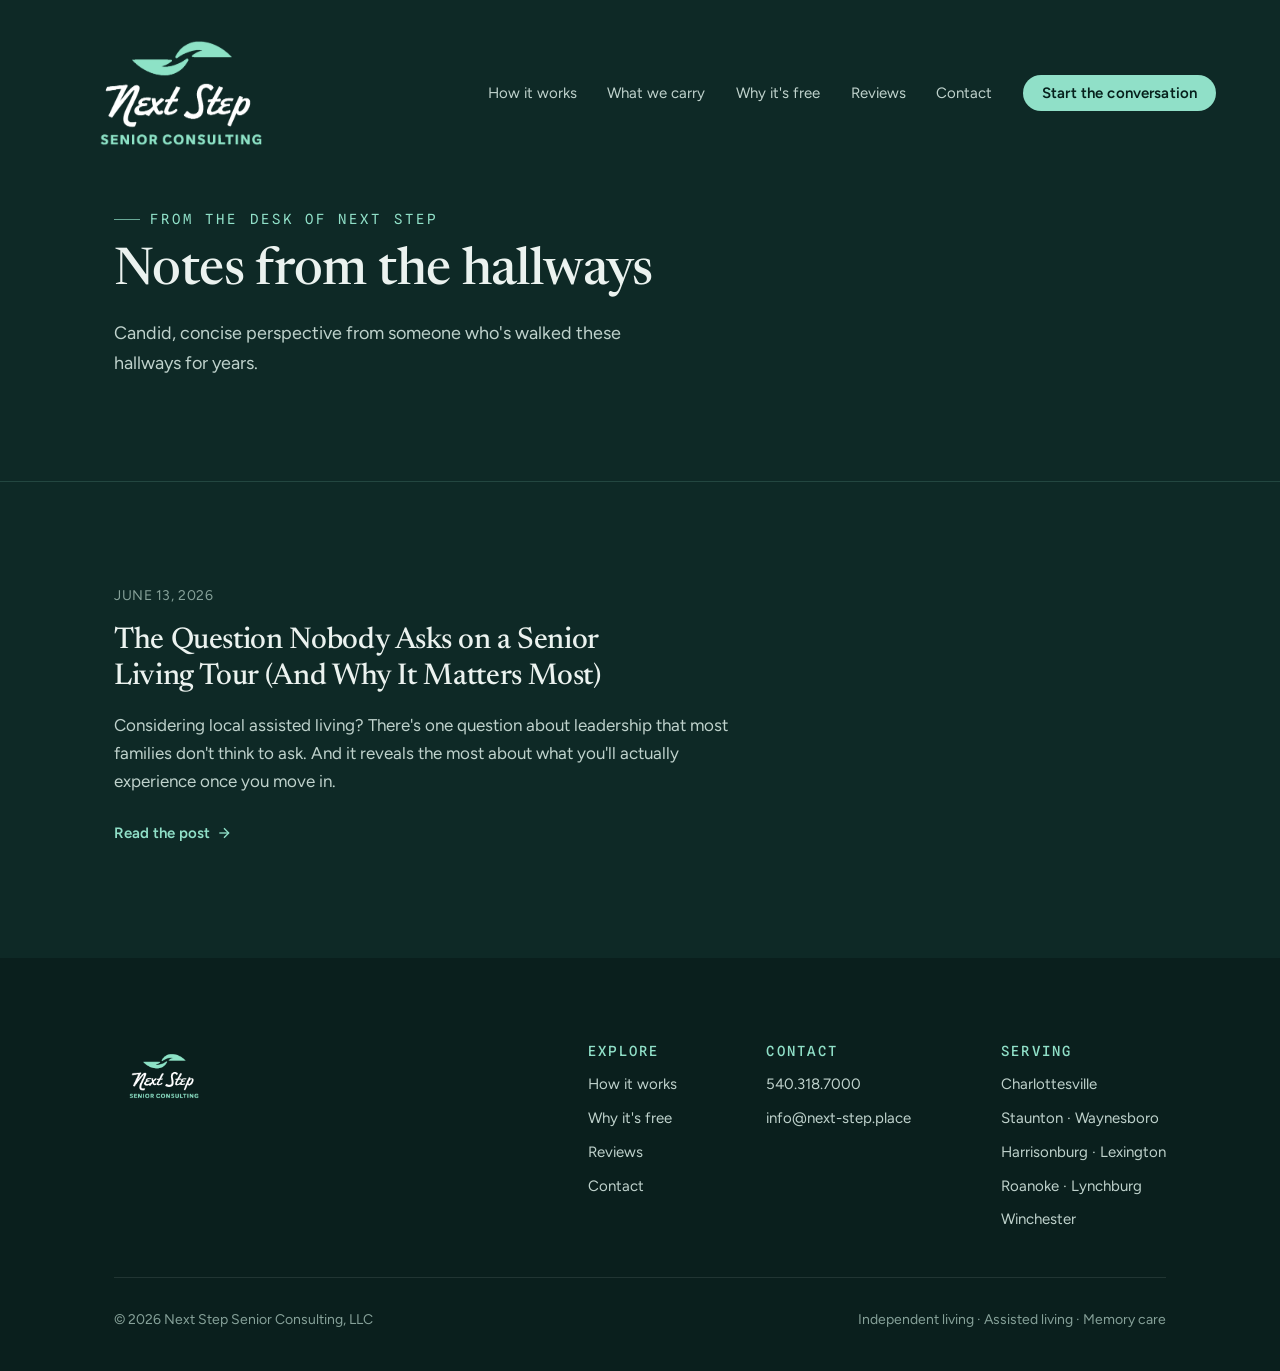
==== blog/index.html @ b3a85f98 "Update phone number to 540.318.7000" ====
<!DOCTYPE html>
<html lang="en" data-direction="editorial">
<head>
<meta charset="UTF-8" />
<meta name="viewport" content="width=device-width, initial-scale=1" />
<title>Blog — Next Step Senior Consulting</title>
<meta name="description" content="Honest guidance on senior living from Next Step Senior Consulting. Real questions, real answers, from someone who's walked these hallways." />
<link rel="canonical" href="https://next-step.place/blog/" />
<meta property="og:type" content="website" />
<meta property="og:url" content="https://next-step.place/blog/" />
<meta property="og:title" content="Blog — Next Step Senior Consulting" />
<meta property="og:description" content="Honest guidance on senior living from Next Step Senior Consulting." />
<link rel="icon" href="../assets/mark.png" />
<link rel="preconnect" href="https://fonts.googleapis.com" />
<link rel="preconnect" href="https://fonts.gstatic.com" crossorigin />
<link href="https://fonts.googleapis.com/css2?family=Newsreader:ital,opsz,wght@0,6..72,400;0,6..72,500;0,6..72,600;1,6..72,500&family=Figtree:wght@400;500;600;700;800&family=Spline+Sans+Mono:wght@400;500&display=swap" rel="stylesheet" />
<link rel="stylesheet" href="../styles.css" />
<style>
  .blog-hero{
    padding-top: clamp(200px,22vh,260px);
    padding-bottom: clamp(56px,8vw,104px);
    border-bottom: 1px solid var(--line);
  }
  @media(max-width:900px){
    .blog-hero{ padding-top: clamp(132px,18vh,160px); }
  }
  @media(max-width:560px){
    .blog-hero{ padding-top: 116px; }
  }
  .blog-hero .eyebrow{ margin-bottom: 12px; }
  .blog-hero h1{
    font-family: var(--head-font);
    font-size: calc(clamp(32px,5vw,52px) * var(--scale));
    font-weight: var(--head-weight);
    letter-spacing: var(--head-tracking);
    color: var(--ink);
    max-width: 18ch;
    line-height: 1.15;
  }
  .blog-hero p{
    margin-top: 16px;
    font-size: calc(18px * var(--scale));
    color: var(--ink-soft);
    max-width: 48ch;
    line-height: 1.65;
  }

  .post-list{
    padding-block: clamp(56px,8vw,104px);
    display: flex;
    flex-direction: column;
    gap: 48px;
  }
  .post-card{
    display: grid;
    grid-template-columns: 1fr;
    gap: 16px;
    padding-bottom: 48px;
    border-bottom: 1px solid var(--line-soft);
    max-width: 700px;
  }
  .post-card:last-child{ border-bottom: none; padding-bottom: 0; }
  .post-card .post-date{
    font-size: calc(14px * var(--scale));
    color: var(--ink-mute);
    letter-spacing: 0.04em;
    text-transform: uppercase;
  }
  .post-card h2{
    font-family: var(--head-font);
    font-size: calc(clamp(22px,3vw,30px) * var(--scale));
    font-weight: var(--head-weight);
    letter-spacing: var(--head-tracking);
    color: var(--ink);
    line-height: 1.2;
  }
  .post-card h2 a{
    color: inherit;
    text-decoration: none;
  }
  .post-card h2 a:hover{ color: var(--mint); }
  .post-card .excerpt{
    font-size: calc(17px * var(--scale));
    color: var(--ink-soft);
    line-height: 1.65;
    max-width: 58ch;
  }
  .read-more{
    display: inline-flex;
    align-items: center;
    gap: 6px;
    font-size: calc(15px * var(--scale));
    font-weight: 600;
    color: var(--mint);
    text-decoration: none;
    min-height: 44px;
    padding-block: 4px;
  }
  .read-more:hover{ color: var(--ink); }
  .read-more svg{ transition: transform .2s; }
  .read-more:hover svg{ transform: translateX(4px); }
</style>
<script>document.documentElement.classList.add('js');</script>
</head>
<body>

<!-- ============ HEADER ============ -->
<header class="site-header" id="header">
  <a class="brand" href="../" aria-label="Next Step Senior Consulting — home">
    <img src="../assets/logo-full.png" alt="Next Step Senior Consulting" />
  </a>
  <nav class="nav" id="nav">
    <a class="navlink" href="../#how">How it works</a>
    <a class="navlink" href="../#stack">What we carry</a>
    <a class="navlink" href="../#why">Why it's free</a>
    <a class="navlink" href="../#reviews">Reviews</a>
    <a class="navlink" href="../#contact">Contact</a>
    <a class="btn btn-primary" href="../#contact">Start the conversation</a>
    <button class="menu-toggle" id="menuToggle" aria-label="Open menu" aria-expanded="false">
      <svg width="20" height="20" viewBox="0 0 24 24" fill="none" stroke="currentColor" stroke-width="2"><line x1="3" y1="7" x2="21" y2="7"/><line x1="3" y1="12" x2="21" y2="12"/><line x1="3" y1="17" x2="21" y2="17"/></svg>
    </button>
  </nav>
</header>

<main id="top">

  <section class="blog-hero">
    <div class="wrap">
      <span class="eyebrow">From the desk of Next Step</span>
      <h1>Notes from the hallways</h1>
      <p>Candid, concise perspective from someone who's walked these hallways for years.</p>
    </div>
  </section>

  <section>
    <div class="wrap">
      <div class="post-list">

        <article class="post-card">
          <span class="post-date">June 13, 2026</span>
          <h2><a href="question-nobody-asks-senior-living-tour.html">The Question Nobody Asks on a Senior Living Tour (And Why It Matters Most)</a></h2>
          <p class="excerpt">Considering local assisted living? There's one question about leadership that most families don't think to ask. And it reveals the most about what you'll actually experience once you move in.</p>
          <a class="read-more" href="question-nobody-asks-senior-living-tour.html">
            Read the post
            <svg width="16" height="16" viewBox="0 0 24 24" fill="none" stroke="currentColor" stroke-width="2"><line x1="5" y1="12" x2="19" y2="12"/><polyline points="12 5 19 12 12 19"/></svg>
          </a>
        </article>

      </div>
    </div>
  </section>

</main>

<!-- ============ FOOTER ============ -->
<footer class="site-footer">
  <div class="wrap">
    <div class="footer-top">
      <div>
        <img src="../assets/logo-full.png" alt="Next Step Senior Consulting" />
      </div>
      <div class="footer-cols">
        <div class="footer-col">
          <h3>Explore</h3>
          <a href="../#how">How it works</a>
          <a href="../#why">Why it's free</a>
          <a href="../#reviews">Reviews</a>
          <a href="../#contact">Contact</a>
        </div>
        <div class="footer-col">
          <h3>Contact</h3>
          <a href="tel:15403187000">540.318.7000</a>
          <a href="mailto:info@next-step.place?bcc=keith@next-step.place">info@next-step.place</a>
        </div>
        <div class="footer-col">
          <h3>Serving</h3>
          <p>Charlottesville</p>
          <p>Staunton · Waynesboro</p>
          <p>Harrisonburg · Lexington</p>
          <p>Roanoke · Lynchburg</p>
          <p>Winchester</p>
        </div>
      </div>
    </div>
    <div class="footer-bottom">
      <span>© <span id="year"></span> Next Step Senior Consulting, LLC</span>
      <span>Independent living · Assisted living · Memory care</span>
    </div>
  </div>
</footer>

<script src="../app.js"></script>
<script>document.getElementById('year').textContent = new Date().getFullYear();</script>

</body>
</html>
---- styles.css ----
/* ============================================================
   Next Step Senior Consulting — site styles
   Brand mint #90E0C8 on calm dark backgrounds.
   Three switchable directions via [data-direction].
   ============================================================ */

/* ---------- Tokens ---------- */
:root{
  --bg:#0E2926;          /* deep teal */
  --bg-2:#103330;        /* raised panel */
  --bg-3:#0A1F1D;        /* deepest / footer */
  --ink:#EBF2EF;         /* headings */
  --ink-soft:#BFD2CC;    /* body */
  --ink-mute:#86A199;    /* captions / eyebrows */
  --mint:#90E0C8;        /* brand */
  --mint-deep:#6FCBAF;
  --accent:var(--mint);  /* overridden by tweak */
  --line:rgba(144,224,200,.16);
  --line-soft:rgba(235,242,239,.10);
  --radius:16px;
  --radius-sm:10px;
  --maxw:1180px;
  --gutter:clamp(20px,5vw,72px);
  --head-font:'Newsreader',Georgia,'Times New Roman',serif;
  --head-weight:500;
  --head-tracking:-0.012em;
  --head-style:normal;
  --body-font:'Figtree',system-ui,-apple-system,Segoe UI,sans-serif;
  --mono:'Spline Sans Mono',ui-monospace,SFMono-Regular,Menlo,monospace;
  --scale:1;             /* user text-size multiplier */
  --shadow:0 24px 60px -28px rgba(0,0,0,.7);
}

/* Modern Charcoal */
[data-direction="modern"]{
  --bg:#141819; --bg-2:#1C2122; --bg-3:#0E1112;
  --ink:#F1F5F4; --ink-soft:#BAC4C2; --ink-mute:#7F8B89;
  --line:rgba(144,224,200,.18); --line-soft:rgba(241,245,244,.10);
  --radius:6px; --radius-sm:4px;
  --head-font:'Figtree',system-ui,sans-serif;
  --head-weight:800; --head-tracking:-0.035em;
}

/* Warm Forest */
[data-direction="warm"]{
  --bg:#15241B; --bg-2:#1C2F23; --bg-3:#101C15;
  --ink:#EFF4EB; --ink-soft:#C2D3C2; --ink-mute:#8AA690;
  --line:rgba(144,224,200,.18); --line-soft:rgba(239,244,235,.10);
  --radius:22px; --radius-sm:14px;
  --head-font:'Lora',Georgia,serif;
  --head-weight:500; --head-tracking:-0.005em;
}

/* ---------- Reset ---------- */
*{box-sizing:border-box;margin:0;padding:0}
html{scroll-behavior:smooth}
@media (prefers-reduced-motion:reduce){html{scroll-behavior:auto}}
body{
  background:var(--bg);
  color:var(--ink-soft);
  font-family:var(--body-font);
  font-size:calc(18px * var(--scale));
  line-height:1.65;
  -webkit-font-smoothing:antialiased;
  text-rendering:optimizeLegibility;
  overflow-x:hidden;
}
img{max-width:100%;display:block}
a{color:inherit;text-decoration:none}
button{font:inherit;cursor:pointer;border:none;background:none;color:inherit}
::selection{background:var(--mint);color:#06201C}

h1,h2,h3{
  font-family:var(--head-font);
  font-weight:var(--head-weight);
  font-style:var(--head-style);
  letter-spacing:var(--head-tracking);
  color:var(--ink);
  line-height:1.06;
  text-wrap:balance;
}

/* ---------- Layout helpers ---------- */
.wrap{max-width:var(--maxw);margin:0 auto;padding-inline:var(--gutter)}
.eyebrow{
  font-family:var(--mono);
  font-size:calc(14px * var(--scale));
  letter-spacing:.22em;
  text-transform:uppercase;
  color:var(--accent);
  display:inline-flex;align-items:center;gap:.7em;
}
.eyebrow::before{content:"";width:26px;height:1px;background:var(--accent);opacity:.7}
.eyebrow + h2{margin-top:33px}
section{position:relative}
.section-pad{padding-block:clamp(56px,8vw,104px)}

/* ---------- Reveal animation ---------- */
html.js.anim .reveal{opacity:0;transform:translateY(26px);transition:opacity .9s cubic-bezier(.22,.61,.36,1),transform .9s cubic-bezier(.22,.61,.36,1)}
html.js.anim .reveal.is-in{opacity:1;transform:none}
html.js.anim .reveal[data-delay="1"]{transition-delay:.08s}
html.js.anim .reveal[data-delay="2"]{transition-delay:.16s}
html.js.anim .reveal[data-delay="3"]{transition-delay:.24s}
@media (prefers-reduced-motion:reduce){
  html.js.anim .reveal{opacity:1!important;transform:none!important;transition:none!important}
}

/* ---------- Header ---------- */
.site-header{
  position:fixed;top:0;left:0;right:0;z-index:50;
  display:flex;align-items:center;justify-content:space-between;
  gap:24px;
  padding:18px var(--gutter);
  transition:background .4s ease,border-color .4s ease;
  border-bottom:1px solid transparent;
}
.site-header.scrolled{
  background:color-mix(in oklab,var(--bg) 86%,transparent);
  backdrop-filter:blur(14px) saturate(1.1);
  -webkit-backdrop-filter:blur(14px) saturate(1.1);
  border-bottom-color:var(--line-soft);
  padding-block:12px;
}
.brand{display:flex;align-items:center;gap:14px}
.brand img{height:150px;width:auto;will-change:transform;transform-origin:left center;transition:transform .4s ease}
.scrolled .brand img{transform:scale(0.613)}
/* logo scale handled by transform above */
.brand .brand-mark{height:30px}
.nav{display:flex;align-items:center;gap:clamp(18px,2.4vw,38px)}
.nav a.navlink{
  font-size:calc(15px * var(--scale));
  color:var(--ink-soft);
  position:relative;padding-block:6px;white-space:nowrap;
  transition:color .25s ease;
}
.nav a.navlink::after{
  content:"";position:absolute;left:0;right:100%;bottom:0;height:1.5px;
  background:var(--accent);transition:right .3s ease;
}
.nav a.navlink:hover{color:var(--ink)}
.nav a.navlink:hover::after{right:0}

.btn{
  display:inline-flex;align-items:center;gap:.6em;
  padding:.72em 1.25em;border-radius:999px;
  font-weight:600;font-size:calc(15px * var(--scale));
  letter-spacing:.01em;line-height:1;
  transition:transform .2s ease,background .25s ease,color .25s ease,box-shadow .25s ease;
  white-space:nowrap;
}
.btn-primary{background:var(--accent);color:#06201C;box-shadow:0 0 0 0 var(--accent)}
.btn-primary:hover{transform:translateY(-2px);box-shadow:0 14px 30px -12px var(--accent)}
.btn-ghost{border:1px solid var(--line);color:var(--ink)}
.btn-ghost:hover{border-color:var(--accent);color:var(--mint);transform:translateY(-2px)}
[data-direction="modern"] .btn{border-radius:4px}
[data-direction="warm"] .btn{border-radius:999px}

.menu-toggle{display:none}

/* ---------- Hero ---------- */
.hero{position:relative;padding-top:clamp(210px,26vh,300px);padding-bottom:clamp(70px,10vw,130px);overflow:hidden}
.hero-grid{display:grid;grid-template-columns:1.15fr .85fr;gap:clamp(34px,5vw,72px);align-items:center}
.hero h1{
  font-size:clamp(34px,4.8vw,62px);
  margin:.2em 0 .6em;
}
.hero h1 .hero-line-a,
.hero h1 .hero-line-b{display:block;line-height:1.04}
.hero h1 .hero-line-a{color:var(--mint)}
.hero h1 .hero-line-b{color:var(--ink);margin-top:.08em}
.hero h1 em{font-style:italic;color:var(--mint)}
[data-direction="modern"] .hero h1 em{font-style:normal;color:var(--mint)}
.hero .lede{
  font-size:calc(20px * var(--scale));
  color:var(--ink-soft);max-width:30em;
  margin-top:2.4em;
}
.hero .cta-row{display:flex;flex-wrap:wrap;gap:14px;margin-top:2.2em}
.hero-figure{position:relative;aspect-ratio:4/5;width:100%}
.hero-figure image-slot{width:100%;height:100%}
.photo-credit{
  position:absolute;top:100%;right:6px;z-index:2;pointer-events:none;
  margin-top:7px;
  font-family:var(--mono);font-size:12px;letter-spacing:.04em;
  color:var(--ink-mute);
}
.hero-figure .figure-img,.split-figure .figure-img{width:100%;height:100%;object-fit:cover;border-radius:18px;display:block}
.free-pill{
  display:inline-flex;align-items:center;gap:.6em;
  margin-top:1.6em;padding:.55em 1.05em;border-radius:999px;
  border:1px solid var(--line);background:color-mix(in oklab,var(--mint) 8%,transparent);
  color:var(--mint);font-size:calc(14px * var(--scale));font-weight:600;
}
.free-pill .dot{width:8px;height:8px;border-radius:50%;background:var(--mint);box-shadow:0 0 0 4px color-mix(in oklab,var(--mint) 30%,transparent)}
.hero-tagline{display:flex;margin-top:1.8em}

/* mark motif behind hero — complete emblem, sits behind the headline in the
   left column so it never collides with or is clipped by the photo */
.hero .wrap{position:relative;z-index:1}
.hero-motif{
  position:absolute;left:clamp(2%,9vw,12%);top:50%;right:auto;bottom:auto;
  transform:translateY(-50%);z-index:0;
  width:min(34vw,400px);height:auto;
  opacity:.09;pointer-events:none;filter:none;
}
@media (max-width:900px){
  .hero-motif{left:50%;top:auto;bottom:5%;transform:translateX(-50%);width:min(58vw,340px)}
}

/* ---------- Section emblems (small mint mark opening each section) ---------- */
.section-emblem{
  display:block;width:52px;height:auto;margin:0 0 22px;
  opacity:.5;pointer-events:none;
}
.reviews-head .section-emblem{margin-left:auto;margin-right:auto}
/* big faint bookend emblem behind the contact heading */
.contact .wrap{position:relative;z-index:1}
.contact-motif{
  position:absolute;left:clamp(1%,5vw,7%);top:50%;transform:translateY(-50%);
  width:min(30vw,360px);height:auto;opacity:.09;z-index:0;pointer-events:none;
}
@media (max-width:900px){ .contact-motif{display:none} }
/* toggle: hide all emblems when off */
body.no-emblems .section-emblem,
body.no-emblems .contact-motif{display:none}
.no-photos .hero-figure{display:none}
.no-photos .hero-grid{grid-template-columns:1fr;max-width:46rem}
.no-photos .hero-mark-big{display:block}
.hero-mark-big{display:none}
.hero-mark-big img{width:min(360px,60%);opacity:.92;margin-top:34px}

/* ---------- Statement band ---------- */
.statement{border-top:1px solid var(--line-soft);border-bottom:1px solid var(--line-soft)}
.statement .big{
  font-size:clamp(28px,4.3vw,56px);
  color:var(--ink);max-width:18ch;
}
.statement .big .hl{color:var(--mint)}
.statement .detail{
  margin-top:1.9em;max-width:46ch;color:var(--ink-soft);
  font-size:calc(18px * var(--scale));
}

/* ---------- How it works ---------- */
.how-head{display:flex;justify-content:space-between;align-items:flex-end;gap:30px;flex-wrap:wrap;margin-bottom:clamp(32px,4.5vw,60px)}
.how-head h2{font-size:clamp(30px,4.4vw,56px)}
.steps{display:grid;gap:clamp(16px,1.8vw,24px)}
.step{
  display:grid;grid-template-columns:auto 1fr;gap:clamp(20px,4vw,60px);
  align-items:start;
  padding:clamp(20px,2.6vw,34px) 0;
  border-top:1px solid var(--line-soft);
}
.step:last-child{border-bottom:1px solid var(--line-soft)}
.step .num{
  font-family:var(--mono);font-size:calc(15px * var(--scale));
  color:var(--accent);letter-spacing:.1em;padding-top:.5em;
}
.step h3{font-size:clamp(26px,3.2vw,40px);margin-bottom:.34em}
.step .point{font-size:calc(20px * var(--scale));color:var(--ink-soft);max-width:40ch}
.step .more{
  margin-top:1.05em;color:var(--ink-mute);max-width:54ch;
  font-size:calc(16.5px * var(--scale));
}
.step-icon{
  width:46px;height:46px;border-radius:50%;
  border:1px solid var(--line);display:grid;place-items:center;
  color:var(--mint);margin-bottom:1.1em;flex:none;
}

/* ---------- Problem section (text-only) ---------- */
.problem-body{max-width:54ch}
.problem-body h2{font-size:clamp(28px,4vw,52px);margin-bottom:.5em}
.problem-body .point{font-size:calc(20px * var(--scale));color:var(--ink);margin-top:.85em}
.problem-body p:not(.point){font-size:calc(18px * var(--scale));margin-top:.8em;max-width:52ch}

/* ---------- Photo interlude ---------- */
.interlude-figure{aspect-ratio:16/9;max-width:860px;margin-inline:auto;border-radius:var(--radius);overflow:hidden}
.interlude-figure .figure-img{border-radius:0}

/* ---------- Wise choices / feature split ---------- */
.split{display:grid;grid-template-columns:1fr 1fr;gap:clamp(34px,5vw,80px);align-items:center}
.split-figure{aspect-ratio:5/4;width:100%}
.split-figure image-slot{width:100%;height:100%}
.no-photos .split{grid-template-columns:1fr;max-width:42rem}
.no-photos .split-figure{display:none}
.split h2{font-size:clamp(28px,4vw,52px);margin-bottom:.5em}
.split p{font-size:calc(18.5px * var(--scale));margin-bottom:1em;max-width:42ch}
.split p.point{font-size:calc(22px * var(--scale));color:var(--ink);margin-top:.85em}

/* ---------- Why free ---------- */
.free-band{background:var(--bg-2);border-block:1px solid var(--line-soft);padding-block:clamp(48px,6.5vw,76px)}
.free-inner{display:grid;grid-template-columns:.8fr 1.2fr;gap:clamp(30px,5vw,70px);align-items:center}
.free-band h2{font-size:clamp(30px,4.4vw,58px)}
.free-band h2 .hl{color:var(--mint)}
.free-points{display:grid;gap:22px;margin-top:.4em}
.free-point{display:grid;grid-template-columns:auto 1fr;gap:18px;align-items:start}
.free-point .tick{
  width:30px;height:30px;border-radius:50%;flex:none;margin-top:2px;
  background:color-mix(in oklab,var(--mint) 16%,transparent);
  color:var(--mint);display:grid;place-items:center;
}
.free-point h3{font-family:var(--head-font);font-weight:var(--head-weight);color:var(--ink);font-size:calc(20px * var(--scale));margin-bottom:.18em}
.free-point p{color:var(--ink-soft);font-size:calc(16.5px * var(--scale));max-width:46ch}

/* ---------- Reviews ---------- */
.reviews-head{text-align:center;max-width:40rem;margin:0 auto clamp(40px,6vw,68px)}
.reviews-head h2{font-size:clamp(30px,4.4vw,56px);margin-bottom:.4em}
.stars{display:inline-flex;gap:5px;color:var(--mint);margin-bottom:1em;justify-content:center}
.stars svg{width:22px;height:22px}
.sample-note{
  font-family:var(--mono);font-size:calc(14px * var(--scale));
  color:var(--ink-mute);letter-spacing:.04em;
  border:1px dashed var(--line);border-radius:999px;
  display:inline-block;padding:.4em 1em;margin-top:.6em;
}
.review-grid{display:grid;grid-template-columns:repeat(3,1fr);gap:24px;align-items:start}
.review{
  background:var(--bg-2);border:1px solid var(--line-soft);
  border-radius:var(--radius);padding:clamp(22px,2.4vw,30px);
  transition:border-color .3s ease,transform .3s ease;
}
.review:hover{border-color:var(--line);transform:translateY(-3px)}
.review .quote-mark{font-family:var(--head-font);font-size:48px;line-height:.6;color:var(--accent);opacity:.5;height:.55em;display:block}
.review p{color:var(--ink-soft);font-size:calc(16.5px * var(--scale));margin:.5em 0 1.1em}
.review .who{display:flex;align-items:center;gap:12px}
.review .avatar{
  width:40px;height:40px;border-radius:50%;flex:none;
  background:color-mix(in oklab,var(--mint) 20%,var(--bg-3));
  color:#06201C;display:grid;place-items:center;
  font-weight:700;font-size:15px;font-family:var(--body-font);
}
.review .who b{color:var(--ink);font-weight:600;font-size:calc(15px * var(--scale));display:block}
.review .who span{color:var(--ink-mute);font-size:calc(14px * var(--scale))}
.review .ministars{display:flex;gap:2px;color:var(--mint);margin-bottom:.7em}
.review .ministars svg{width:15px;height:15px}

/* ---------- Locations ---------- */
.loc-list{display:flex;flex-wrap:wrap;gap:14px;margin-top:1.6em}
.loc-chip{
  font-family:var(--mono);font-size:calc(14px * var(--scale));
  letter-spacing:.04em;color:var(--ink-soft);
  border:1px solid var(--line);border-radius:999px;
  padding:.55em 1.15em;
}

/* ---------- Contact ---------- */
.contact{background:var(--bg-3);border-top:1px solid var(--line-soft)}
.contact-grid{display:grid;grid-template-columns:1fr 1fr;gap:clamp(36px,6vw,90px);align-items:start}
.contact h2{font-size:clamp(32px,4.6vw,62px);margin-bottom:.4em}
.contact .lede{font-size:calc(19px * var(--scale));max-width:34ch;margin-bottom:1.6em}
.contact-direct{display:grid;gap:14px;margin-top:2em}
.contact-direct a{display:inline-flex;align-items:center;gap:12px;color:var(--ink);font-size:calc(18px * var(--scale));transition:color .25s}
.contact-direct a:hover{color:var(--mint)}
.contact-direct .ic{width:44px;height:44px;border-radius:50%;border:1px solid var(--line);display:grid;place-items:center;color:var(--mint);flex:none}

.form{display:grid;gap:16px}
.field{display:grid;gap:7px}
.field label{font-size:calc(14px * var(--scale));color:var(--ink-mute);font-family:var(--mono);letter-spacing:.04em}
.field input,.field textarea{
  width:100%;background:color-mix(in oklab,var(--bg) 60%,#000 6%);
  border:1px solid var(--line);border-radius:var(--radius-sm);
  padding:.85em 1em;color:var(--ink);font-family:var(--body-font);
  font-size:calc(16px * var(--scale));transition:border-color .25s,background .25s;
}
.field input:focus,.field textarea:focus{outline:none;border-color:var(--mint);background:color-mix(in oklab,var(--bg) 40%,#000 4%)}
.field textarea{resize:vertical;min-height:120px}
.form .btn-primary{justify-content:center;margin-top:6px;width:100%;padding-block:.95em}
.form-note{font-size:calc(14px * var(--scale));color:var(--ink-mute);text-align:center}
.form-success{
  display:none;padding:clamp(28px,4vw,46px);border:1px solid var(--line);
  border-radius:var(--radius);background:color-mix(in oklab,var(--mint) 7%,transparent);
  text-align:center;
}
.form-success.show{display:block}
.form-success h3{color:var(--mint);font-size:calc(24px * var(--scale));margin-bottom:.3em}

/* ---------- Footer ---------- */
.site-footer{background:var(--bg-3);padding-block:clamp(48px,7vw,86px) 40px}
.footer-top{display:flex;justify-content:space-between;gap:40px;flex-wrap:wrap;align-items:flex-start;border-bottom:1px solid var(--line-soft);padding-bottom:36px}
.footer-top img{height:64px}
.footer-tag{color:var(--ink-mute);max-width:30ch;margin-top:1em;font-size:calc(15px * var(--scale))}
.footer-cols{display:flex;gap:clamp(40px,7vw,96px);flex-wrap:wrap}
.footer-col h3{font-family:var(--mono);font-size:calc(14px * var(--scale));letter-spacing:.16em;text-transform:uppercase;color:var(--mint);margin-bottom:1em}
.footer-col a,.footer-col p{display:block;color:var(--ink-soft);font-size:calc(15px * var(--scale));margin-bottom:.6em;transition:color .25s}
.footer-col a:hover{color:var(--mint)}
.footer-bottom{display:flex;justify-content:space-between;gap:20px;flex-wrap:wrap;margin-top:30px;color:var(--ink-mute);font-size:calc(14px * var(--scale))}

/* ---------- Responsive ---------- */
@media (max-width:900px){
  .hero{padding-top:clamp(118px,16vh,158px)}
  .btn{min-height:46px}
  .hero-motif{display:none}
  .hero-grid{grid-template-columns:1fr;max-width:46rem}
  .hero-figure{display:block;order:2;width:100%;max-width:28rem;margin-top:10px;margin-inline:auto;aspect-ratio:4/3}
  .hero-mark-big{display:none}
  .free-inner,.split,.contact-grid{grid-template-columns:1fr}
  .split-figure{order:-1;max-width:30rem;margin-inline:auto}
  .review-grid{grid-template-columns:repeat(2,1fr)}
  .nav .navlink{display:none}
  .menu-toggle{display:inline-grid;place-items:center;width:44px;height:44px;border-radius:50%;border:1px solid var(--line);color:var(--ink)}
  /* Logo shrinks on tablet/mobile */
  .brand img{height:96px}
  .scrolled .brand img{transform:scale(0.72)}
  /* Nav drawer starts below the smaller header */
  .nav.open{position:fixed;inset:132px 12px auto 12px;flex-direction:column;align-items:stretch;gap:6px;background:var(--bg-2);border:1px solid var(--line);border-radius:var(--radius);padding:14px;z-index:60}
  .nav.open .navlink{display:block;padding:12px 10px;border-radius:var(--radius-sm)}
  .nav.open .menu-toggle{display:none}
  .nav.open .btn{display:none}
}
@media (max-width:560px){
  .review-grid{grid-template-columns:1fr}
  /* Logo further reduced at phone size */
  .brand img{height:68px}
  .scrolled .brand img{transform:scale(0.75)}
  .nav.open{inset:104px 12px auto 12px}
  .hero{padding-top:100px}
  .hero h1{font-size:clamp(34px,10vw,52px)}
  /* Landscape crop on phone so image doesn't dominate viewport */
  .hero-figure{aspect-ratio:3/2;max-width:100%}
  .how-head h2{font-size:clamp(28px,7.5vw,40px)}
  .footer-cols{gap:28px 40px}
  .footer-top{flex-direction:column}
  /* Ensure section padding doesn't collapse on phone */
  .section-pad{padding-block:clamp(48px,10vw,80px)}
  /* Step layout: stack on phone */
  .step{grid-template-columns:1fr;gap:8px}
  .step .num{padding-top:0}
}

/* ============================================================
   VALUE STACK  —  "What we carry, so you don't have to"
   (used by Website Value Stack.html only)
   ============================================================ */
.hl{color:var(--mint)}
.stack-head{display:flex;align-items:center;justify-content:space-between;gap:clamp(28px,5vw,64px);margin-bottom:clamp(34px,5vw,56px)}
.stack-head-text{max-width:54ch}
.stack-head h2{font-size:clamp(30px,4.4vw,56px);line-height:1.1}
.stack-head-photo{flex:none;width:clamp(240px,30%,360px);margin:0 clamp(16px,5vw,72px) 0 0}
.stack-head-photo img{width:100%;display:block;aspect-ratio:4/3;object-fit:cover;border-radius:var(--radius)}
.stack-list{
  display:grid;gap:0;
  border-top:1px solid var(--line-soft);
  padding-block-start:2px;
  max-width:860px;margin-inline:auto;
}
.stack-row{
  display:grid;grid-template-columns:1fr auto 1.05fr;gap:clamp(8px,1.2vw,20px);
  align-items:center;
  padding:clamp(18px,2.3vw,26px) clamp(8px,1vw,14px);
  border-bottom:1px solid var(--line-soft);
}
.stack-burden{
  color:var(--ink-soft);font-size:calc(19px * var(--scale));
  text-wrap:pretty;
}
.stack-arrow{color:var(--accent);display:grid;place-items:center;opacity:.8}
.stack-arrow svg{width:22px;height:22px}
.stack-do{
  display:flex;align-items:center;gap:13px;
  color:var(--ink);font-size:calc(21px * var(--scale));font-weight:600;
  font-family:var(--head-font);font-weight:var(--head-weight);letter-spacing:-.005em;
}
.stack-do .tick{
  width:28px;height:28px;border-radius:50%;flex:none;
  background:color-mix(in oklab,var(--mint) 16%,transparent);
  color:var(--mint);display:grid;place-items:center;
}
.stack-do .tick svg{width:15px;height:15px}
.stack-kicker{
  display:grid;grid-template-columns:auto auto;justify-content:center;align-items:baseline;
  max-width:860px;margin-inline:auto;
  column-gap:.4em;row-gap:.4em;
  margin-top:clamp(56px,8vw,104px);
  padding:clamp(22px,3vw,32px);
  border:1px solid var(--line);border-radius:var(--radius);
  background:color-mix(in oklab,var(--mint) 7%,transparent);
}
.stack-kicker .k-label,.stack-kicker .k-value{
  font-family:var(--head-font);font-weight:var(--head-weight);
  font-size:calc(24px * var(--scale));letter-spacing:-.01em;
}
.stack-kicker .k-label{color:var(--ink);text-align:right}
.stack-kicker .k-value{color:var(--mint);text-align:left}
@media (max-width:760px){
  .stack-head{flex-direction:column;align-items:flex-start;gap:24px}
  .stack-head-photo{width:100%;max-width:340px;margin:0 auto}
  .stack-row{grid-template-columns:1fr;gap:6px;padding:clamp(18px,4vw,24px) 0}
  .stack-arrow{display:none}
  .stack-burden{
    order:1;
    font-size:calc(15px * var(--scale));
    color:var(--ink-soft);
    font-weight:500;
    padding-left:10px;
    border-left:2px solid color-mix(in oklab,var(--mint) 35%,transparent);
  }
  .stack-do{order:2}
}
@media (max-width:560px){
  .stack-head h2{font-size:clamp(28px,7.5vw,40px)}
  .stack-kicker{column-gap:.3em;padding:22px 16px}
  .stack-kicker .k-label,.stack-kicker .k-value{font-size:calc(17px * var(--scale))}
}
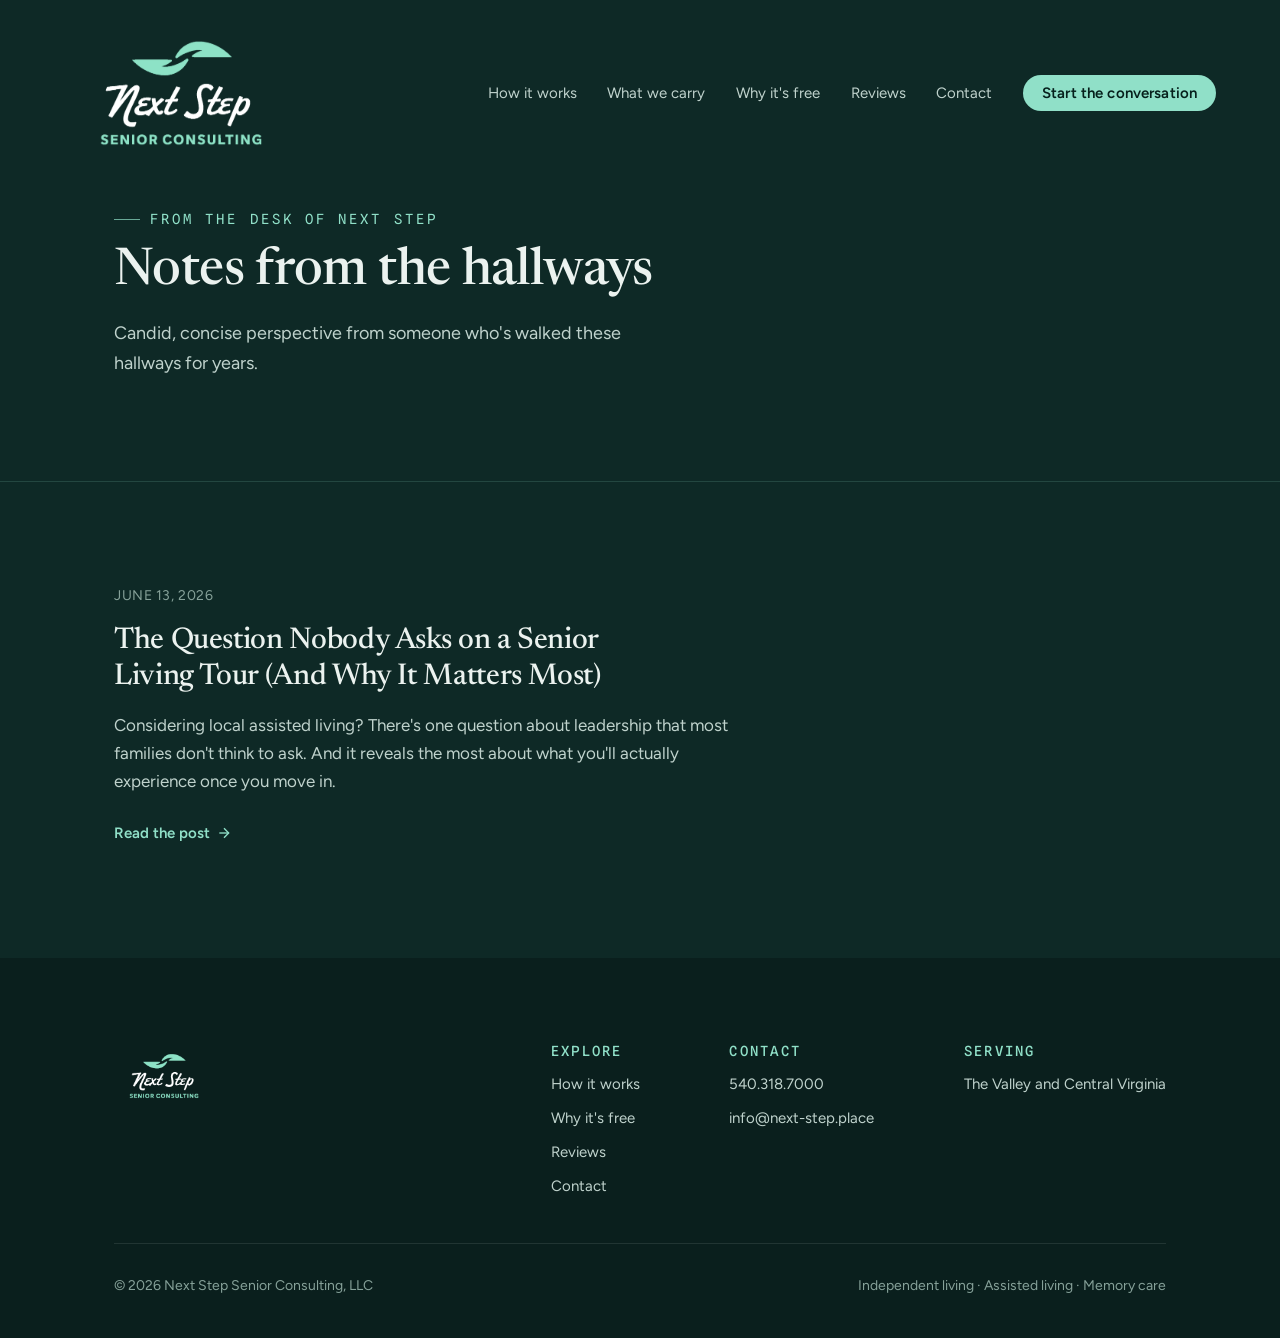
==== commit b8d900f2: "simplify footer service area to 'The Valley and Central Virginia'" ====
--- a/blog/index.html
+++ b/blog/index.html
@@ -174,11 +174,7 @@
         </div>
         <div class="footer-col">
           <h3>Serving</h3>
-          <p>Charlottesville</p>
-          <p>Staunton · Waynesboro</p>
-          <p>Harrisonburg · Lexington</p>
-          <p>Roanoke · Lynchburg</p>
-          <p>Winchester</p>
+          <p>The Valley and Central Virginia</p>
         </div>
       </div>
     </div>
--- a/styles.css
+++ b/styles.css
@@ -274,6 +274,15 @@
 .problem-body .point{font-size:calc(20px * var(--scale));color:var(--ink);margin-top:.85em}
 .problem-body p:not(.point){font-size:calc(18px * var(--scale));margin-top:.8em;max-width:52ch}
 
+/* ---------- Credential badges ---------- */
+.credential-badges{display:flex;flex-wrap:wrap;align-items:center;gap:14px;margin-top:1.8em}
+.credential-badge{
+  display:inline-flex;align-items:center;justify-content:center;
+  background:#fff;border-radius:var(--radius-sm);
+  padding:.55em 1em;
+}
+.credential-badge img{height:36px;width:auto;display:block}
+
 /* ---------- Photo interlude ---------- */
 .interlude-figure{aspect-ratio:16/9;max-width:860px;margin-inline:auto;border-radius:var(--radius);overflow:hidden}
 .interlude-figure .figure-img{border-radius:0}
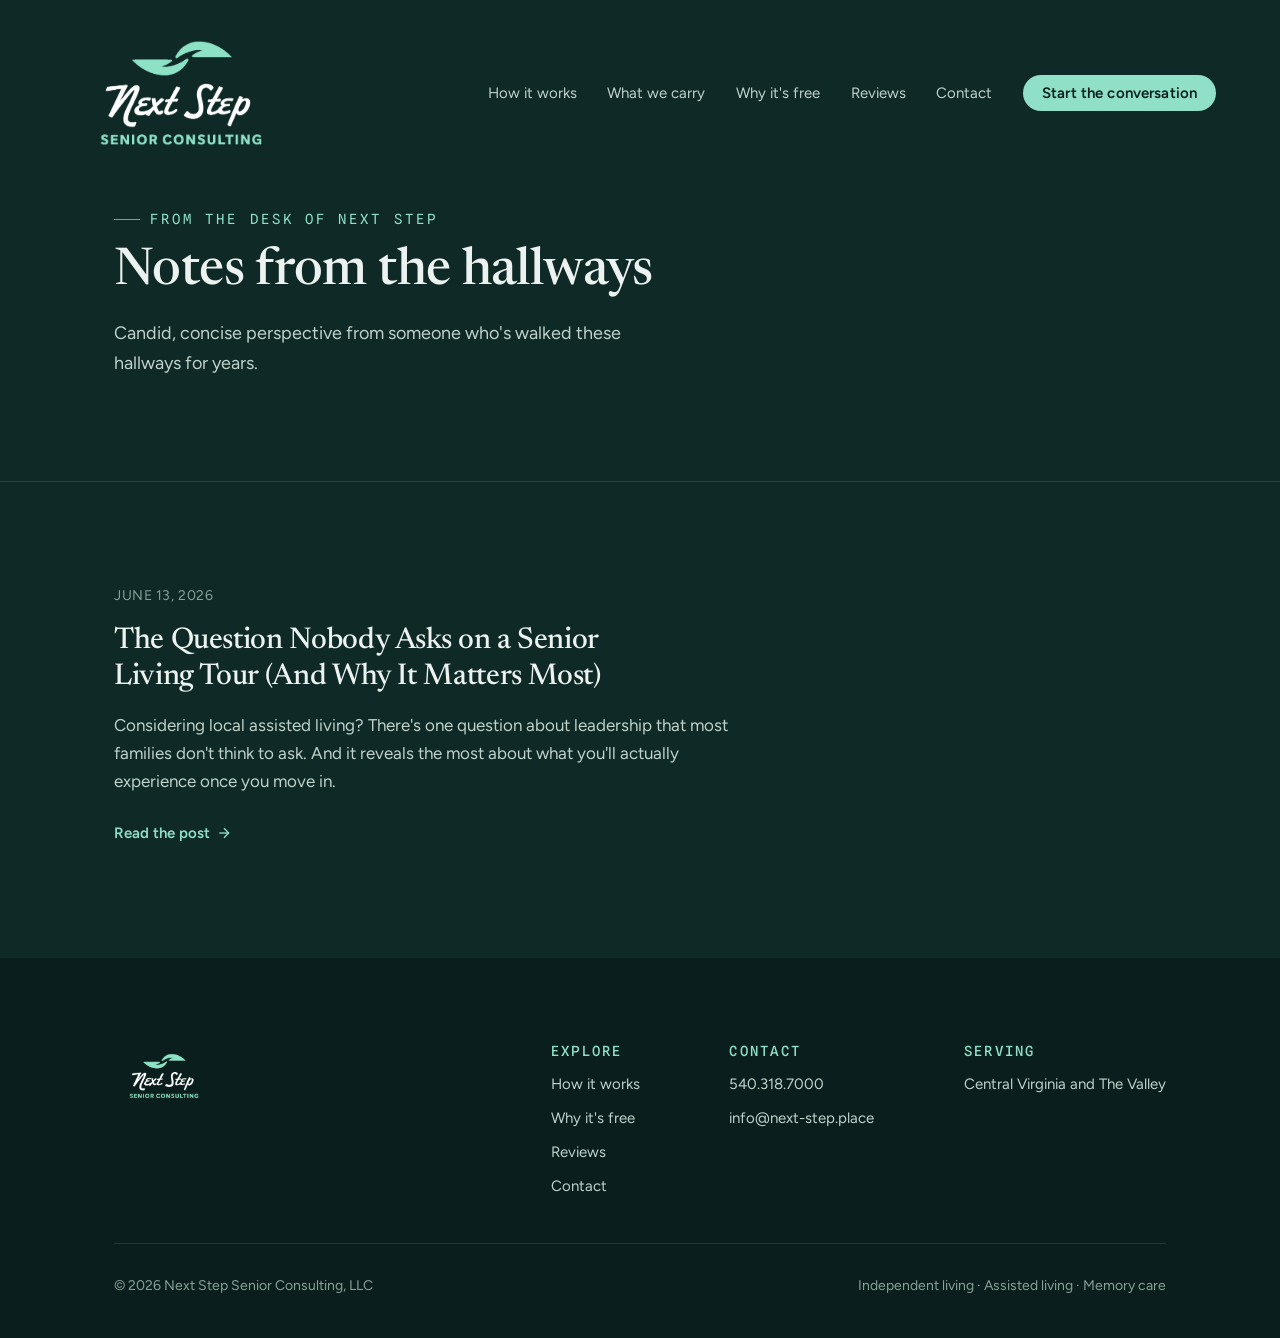
==== commit 6f1fd617: "standardize service area phrasing to 'Central Virginia and The Valley'" ====
--- a/blog/index.html
+++ b/blog/index.html
@@ -174,7 +174,7 @@
         </div>
         <div class="footer-col">
           <h3>Serving</h3>
-          <p>The Valley and Central Virginia</p>
+          <p>Central Virginia and The Valley</p>
         </div>
       </div>
     </div>
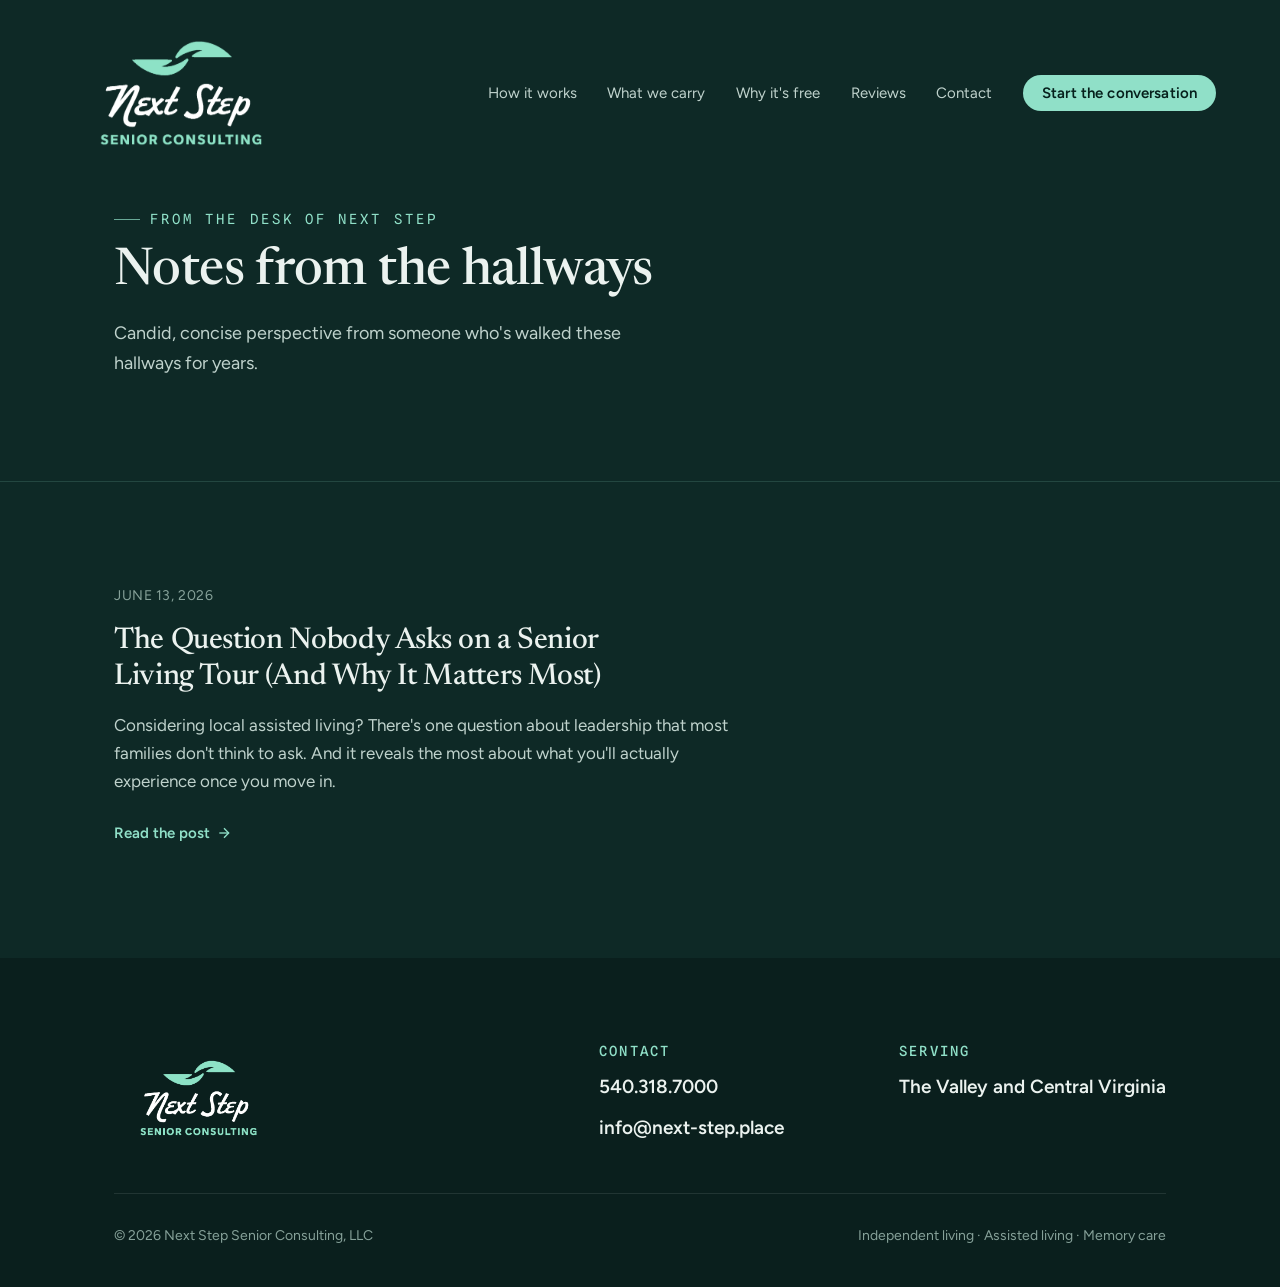
==== commit 87f3d597: "simplify footer: remove Explore column, enlarge logo, flip service-area phrase to 'The Valley and Ce" ====
--- a/blog/index.html
+++ b/blog/index.html
@@ -161,20 +161,13 @@
       </div>
       <div class="footer-cols">
         <div class="footer-col">
-          <h3>Explore</h3>
-          <a href="../#how">How it works</a>
-          <a href="../#why">Why it's free</a>
-          <a href="../#reviews">Reviews</a>
-          <a href="../#contact">Contact</a>
-        </div>
-        <div class="footer-col">
           <h3>Contact</h3>
           <a href="tel:15403187000">540.318.7000</a>
           <a href="mailto:info@next-step.place?bcc=keith@next-step.place">info@next-step.place</a>
         </div>
         <div class="footer-col">
           <h3>Serving</h3>
-          <p>Central Virginia and The Valley</p>
+          <p>The Valley and Central Virginia</p>
         </div>
       </div>
     </div>
--- a/styles.css
+++ b/styles.css
@@ -375,7 +375,9 @@
 .field input:focus,.field textarea:focus{outline:none;border-color:var(--mint);background:color-mix(in oklab,var(--bg) 40%,#000 4%)}
 .field textarea{resize:vertical;min-height:120px}
 .form .btn-primary{justify-content:center;margin-top:6px;width:100%;padding-block:.95em}
-.form-note{font-size:calc(14px * var(--scale));color:var(--ink-mute);text-align:center}
+.form-note{font-size:calc(14px * var(--scale));color:var(--ink-mute);text-align:center;margin-top:14px}
+.form-note a{color:var(--mint);text-decoration:underline}
+.form-note a:hover{color:var(--ink)}
 .form-success{
   display:none;padding:clamp(28px,4vw,46px);border:1px solid var(--line);
   border-radius:var(--radius);background:color-mix(in oklab,var(--mint) 7%,transparent);
@@ -386,12 +388,12 @@
 
 /* ---------- Footer ---------- */
 .site-footer{background:var(--bg-3);padding-block:clamp(48px,7vw,86px) 40px}
-.footer-top{display:flex;justify-content:space-between;gap:40px;flex-wrap:wrap;align-items:flex-start;border-bottom:1px solid var(--line-soft);padding-bottom:36px}
-.footer-top img{height:64px}
+.footer-top{display:flex;justify-content:space-between;gap:40px;flex-wrap:wrap;align-items:center;border-bottom:1px solid var(--line-soft);padding-bottom:40px}
+.footer-top img{height:clamp(76px,9vw,108px)}
 .footer-tag{color:var(--ink-mute);max-width:30ch;margin-top:1em;font-size:calc(15px * var(--scale))}
-.footer-cols{display:flex;gap:clamp(40px,7vw,96px);flex-wrap:wrap}
-.footer-col h3{font-family:var(--mono);font-size:calc(14px * var(--scale));letter-spacing:.16em;text-transform:uppercase;color:var(--mint);margin-bottom:1em}
-.footer-col a,.footer-col p{display:block;color:var(--ink-soft);font-size:calc(15px * var(--scale));margin-bottom:.6em;transition:color .25s}
+.footer-cols{display:flex;gap:clamp(56px,9vw,120px);flex-wrap:wrap}
+.footer-col h3{font-family:var(--mono);font-size:calc(14px * var(--scale));letter-spacing:.16em;text-transform:uppercase;color:var(--mint);margin-bottom:.9em}
+.footer-col a,.footer-col p{display:block;color:var(--ink);font-weight:600;font-size:calc(19px * var(--scale));margin-bottom:.5em;transition:color .25s}
 .footer-col a:hover{color:var(--mint)}
 .footer-bottom{display:flex;justify-content:space-between;gap:20px;flex-wrap:wrap;margin-top:30px;color:var(--ink-mute);font-size:calc(14px * var(--scale))}
 
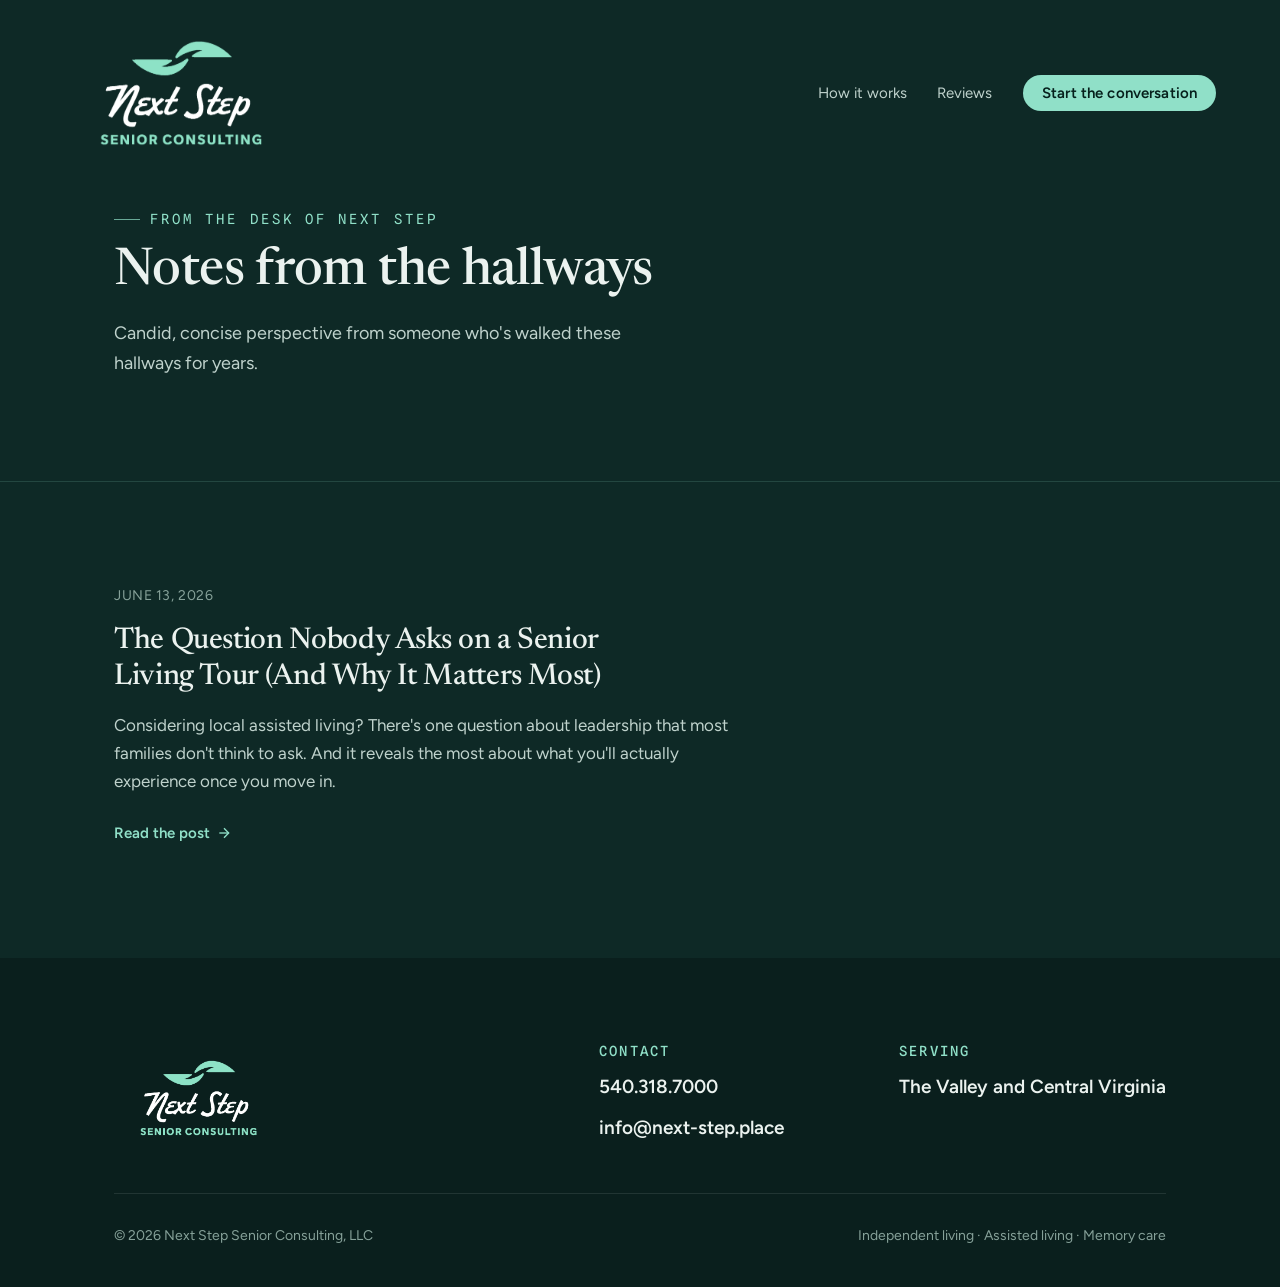
==== commit 8dd12358: "simplify nav: remove What we carry, Why it's free, Contact tabs" ====
--- a/blog/index.html
+++ b/blog/index.html
@@ -111,10 +111,7 @@
   </a>
   <nav class="nav" id="nav">
     <a class="navlink" href="../#how">How it works</a>
-    <a class="navlink" href="../#stack">What we carry</a>
-    <a class="navlink" href="../#why">Why it's free</a>
     <a class="navlink" href="../#reviews">Reviews</a>
-    <a class="navlink" href="../#contact">Contact</a>
     <a class="btn btn-primary" href="../#contact">Start the conversation</a>
     <button class="menu-toggle" id="menuToggle" aria-label="Open menu" aria-expanded="false">
       <svg width="20" height="20" viewBox="0 0 24 24" fill="none" stroke="currentColor" stroke-width="2"><line x1="3" y1="7" x2="21" y2="7"/><line x1="3" y1="12" x2="21" y2="12"/><line x1="3" y1="17" x2="21" y2="17"/></svg>
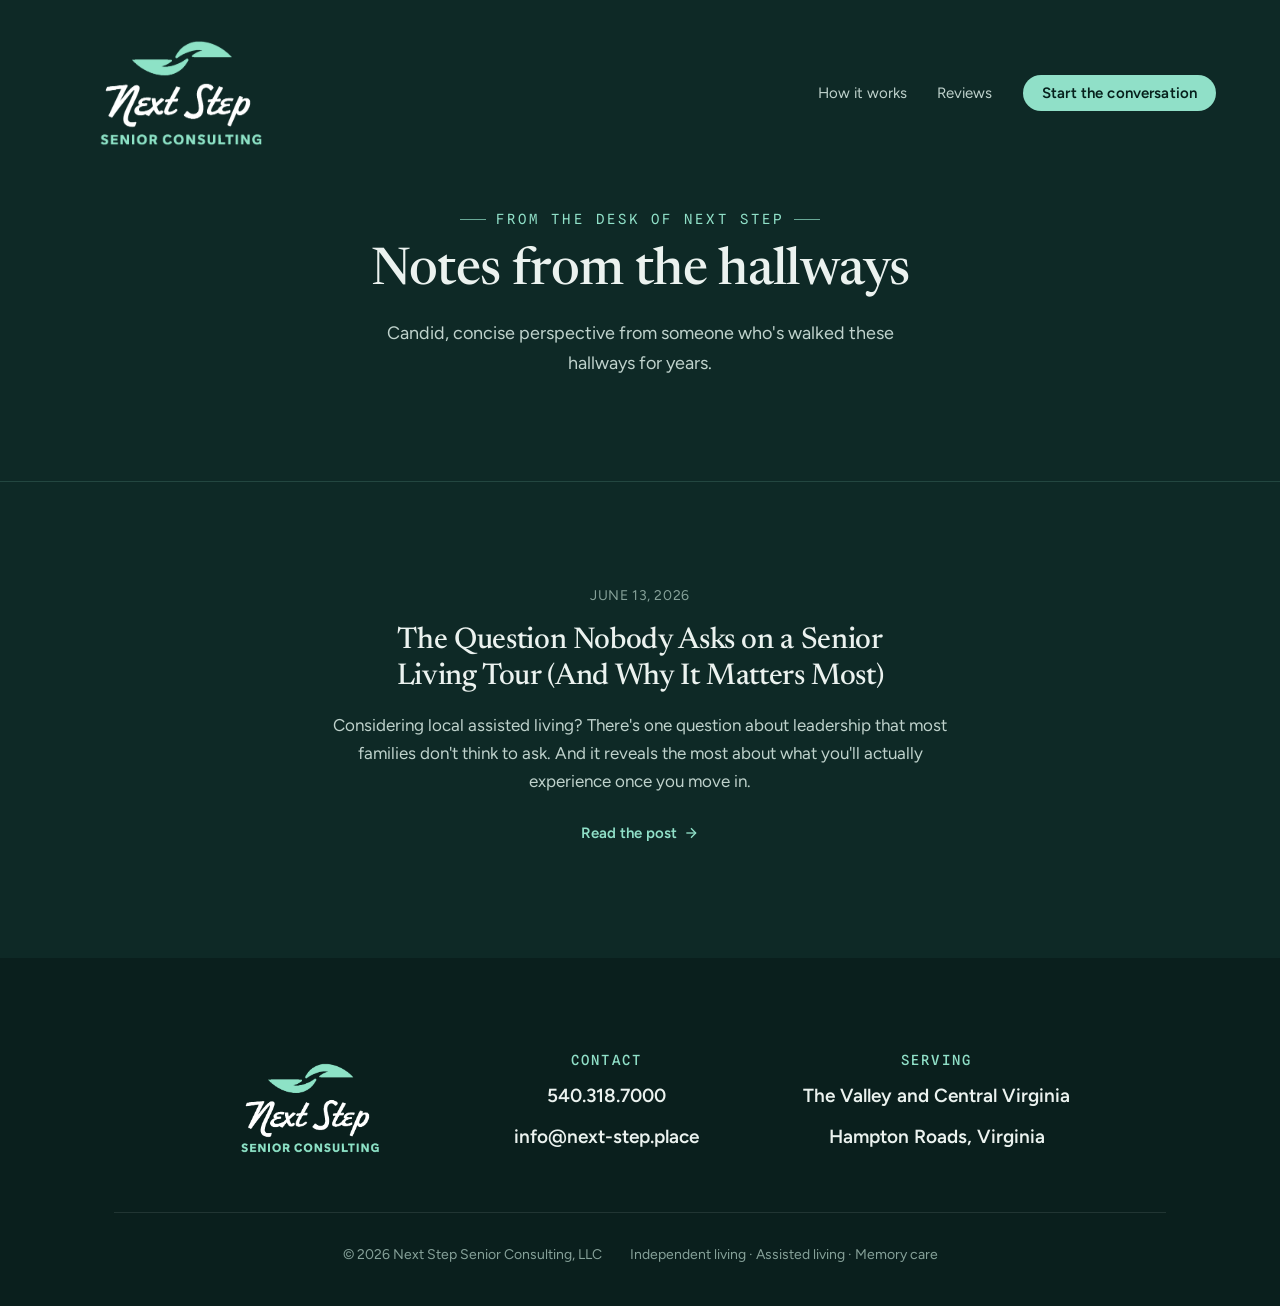
==== commit 04ae2800: "Add Hampton Roads, Virginia service area; center layout site-wide - Homepage footer Serving: add Ham" ====
--- a/blog/index.html
+++ b/blog/index.html
@@ -165,6 +165,7 @@
         <div class="footer-col">
           <h3>Serving</h3>
           <p>The Valley and Central Virginia</p>
+          <p>Hampton Roads, Virginia</p>
         </div>
       </div>
     </div>
--- a/styles.css
+++ b/styles.css
@@ -159,7 +159,7 @@
 
 /* ---------- Hero ---------- */
 .hero{position:relative;padding-top:clamp(210px,26vh,300px);padding-bottom:clamp(70px,10vw,130px);overflow:hidden}
-.hero-grid{display:grid;grid-template-columns:1.15fr .85fr;gap:clamp(34px,5vw,72px);align-items:center}
+.hero-grid{display:grid;grid-template-columns:1fr 1.05fr;gap:clamp(34px,5vw,72px);align-items:center}
 .hero h1{
   font-size:clamp(34px,4.8vw,62px);
   margin:.2em 0 .6em;
@@ -176,7 +176,7 @@
   margin-top:2.4em;
 }
 .hero .cta-row{display:flex;flex-wrap:wrap;gap:14px;margin-top:2.2em}
-.hero-figure{position:relative;aspect-ratio:4/5;width:100%}
+.hero-figure{position:relative;aspect-ratio:3/2;width:100%}
 .hero-figure image-slot{width:100%;height:100%}
 .photo-credit{
   position:absolute;top:100%;right:6px;z-index:2;pointer-events:none;
@@ -375,9 +375,32 @@
 .field input:focus,.field textarea:focus{outline:none;border-color:var(--mint);background:color-mix(in oklab,var(--bg) 40%,#000 4%)}
 .field textarea{resize:vertical;min-height:120px}
 .form .btn-primary{justify-content:center;margin-top:6px;width:100%;padding-block:.95em}
+.form .btn-primary:disabled{opacity:.42;cursor:not-allowed;box-shadow:none;transform:none}
 .form-note{font-size:calc(14px * var(--scale));color:var(--ink-mute);text-align:center;margin-top:14px}
 .form-note a{color:var(--mint);text-decoration:underline}
 .form-note a:hover{color:var(--ink)}
+
+.field-consent label{
+  display:flex;align-items:flex-start;gap:12px;
+  padding:.5em 0;cursor:pointer;
+}
+.field-consent input[type="checkbox"]{
+  appearance:none;-webkit-appearance:none;flex:none;
+  width:22px;height:22px;margin-top:.15em;
+  border:1.5px solid var(--line);border-radius:5px;
+  background:color-mix(in oklab,var(--bg) 60%,#000 6%);
+  cursor:pointer;position:relative;
+  transition:border-color .2s,background .2s;
+}
+.field-consent input[type="checkbox"]:focus-visible{outline:2px solid var(--mint);outline-offset:2px}
+.field-consent input[type="checkbox"]:checked{background:var(--mint);border-color:var(--mint)}
+.field-consent input[type="checkbox"]:checked::after{
+  content:"";position:absolute;left:6px;top:2px;width:6px;height:11px;
+  border:solid #06201C;border-width:0 2px 2px 0;transform:rotate(45deg);
+}
+.field-consent span{font-size:calc(14px * var(--scale));color:var(--ink-mute);line-height:1.55}
+.field-consent a{color:var(--mint);text-decoration:underline}
+.field-consent a:hover{color:var(--ink)}
 .form-success{
   display:none;padding:clamp(28px,4vw,46px);border:1px solid var(--line);
   border-radius:var(--radius);background:color-mix(in oklab,var(--mint) 7%,transparent);
@@ -388,14 +411,25 @@
 
 /* ---------- Footer ---------- */
 .site-footer{background:var(--bg-3);padding-block:clamp(48px,7vw,86px) 40px}
-.footer-top{display:flex;justify-content:space-between;gap:40px;flex-wrap:wrap;align-items:center;border-bottom:1px solid var(--line-soft);padding-bottom:40px}
-.footer-top img{height:clamp(76px,9vw,108px)}
+.footer-top{display:flex;justify-content:center;align-items:center;gap:clamp(48px,9vw,104px);flex-wrap:wrap;border-bottom:1px solid var(--line-soft);padding-bottom:40px;text-align:center}
+.footer-top img{height:clamp(90px,10vw,128px)}
 .footer-tag{color:var(--ink-mute);max-width:30ch;margin-top:1em;font-size:calc(15px * var(--scale))}
-.footer-cols{display:flex;gap:clamp(56px,9vw,120px);flex-wrap:wrap}
+.footer-cols{display:contents}
+.footer-col{text-align:center}
 .footer-col h3{font-family:var(--mono);font-size:calc(14px * var(--scale));letter-spacing:.16em;text-transform:uppercase;color:var(--mint);margin-bottom:.9em}
 .footer-col a,.footer-col p{display:block;color:var(--ink);font-weight:600;font-size:calc(19px * var(--scale));margin-bottom:.5em;transition:color .25s}
 .footer-col a:hover{color:var(--mint)}
 .footer-bottom{display:flex;justify-content:space-between;gap:20px;flex-wrap:wrap;margin-top:30px;color:var(--ink-mute);font-size:calc(14px * var(--scale))}
+
+/* Homepage footer only (scoped to .footer-home) */
+.footer-home .footer-top img{height:clamp(135px,15vw,192px)}
+.footer-home .footer-cols{display:flex;flex-direction:column;gap:30px}
+.footer-home .footer-col h3{font-size:calc(21px * var(--scale));margin-bottom:.6em}
+.footer-home .footer-pair{margin-bottom:1.15em}
+.footer-home .footer-pair:last-child{margin-bottom:0}
+.footer-home .footer-pair p,.footer-home .footer-pair a{margin-bottom:.1em}
+.footer-home .footer-col a.footer-phone{color:var(--mint)}
+.footer-home .footer-col a.footer-phone:hover{color:var(--ink)}
 
 /* ---------- Responsive ---------- */
 @media (max-width:900px){
@@ -403,7 +437,7 @@
   .btn{min-height:46px}
   .hero-motif{display:none}
   .hero-grid{grid-template-columns:1fr;max-width:46rem}
-  .hero-figure{display:block;order:2;width:100%;max-width:28rem;margin-top:10px;margin-inline:auto;aspect-ratio:4/3}
+  .hero-figure{display:block;order:2;width:100%;max-width:28rem;margin-top:10px;margin-inline:auto;aspect-ratio:3/2}
   .hero-mark-big{display:none}
   .free-inner,.split,.contact-grid{grid-template-columns:1fr}
   .split-figure{order:-1;max-width:30rem;margin-inline:auto}
@@ -430,8 +464,7 @@
   /* Landscape crop on phone so image doesn't dominate viewport */
   .hero-figure{aspect-ratio:3/2;max-width:100%}
   .how-head h2{font-size:clamp(28px,7.5vw,40px)}
-  .footer-cols{gap:28px 40px}
-  .footer-top{flex-direction:column}
+  .footer-top{flex-direction:column;gap:32px}
   /* Ensure section padding doesn't collapse on phone */
   .section-pad{padding-block:clamp(48px,10vw,80px)}
   /* Step layout: stack on phone */
@@ -488,8 +521,8 @@
   background:color-mix(in oklab,var(--mint) 7%,transparent);
 }
 .stack-kicker .k-label,.stack-kicker .k-value{
-  font-family:var(--head-font);font-weight:var(--head-weight);
-  font-size:calc(24px * var(--scale));letter-spacing:-.01em;
+  font-family:var(--body-font);font-weight:400;font-style:normal;
+  font-size:calc(21px * var(--scale));letter-spacing:-.01em;
 }
 .stack-kicker .k-label{color:var(--ink);text-align:right}
 .stack-kicker .k-value{color:var(--mint);text-align:left}
@@ -507,9 +540,83 @@
     border-left:2px solid color-mix(in oklab,var(--mint) 35%,transparent);
   }
   .stack-do{order:2}
+  .stack-kicker .k-label,.stack-kicker .k-value{font-weight:500}
 }
 @media (max-width:560px){
   .stack-head h2{font-size:clamp(28px,7.5vw,40px)}
   .stack-kicker{column-gap:.3em;padding:22px 16px}
-  .stack-kicker .k-label,.stack-kicker .k-value{font-size:calc(17px * var(--scale))}
-}
+  .stack-kicker .k-label,.stack-kicker .k-value{font-size:calc(21px * var(--scale))}
+}
+
+/* ============================================================
+   Centered layout (site-wide alignment pass)
+   Section headings, text blocks, badges, cards and footer are
+   centered on desktop and mobile. Form fields stay left-aligned
+   for readability but the form itself is centered.
+   ============================================================ */
+/* Eyebrows get a matching trailing rule so they read balanced when centered */
+.eyebrow::after{content:"";width:26px;height:1px;background:var(--accent);opacity:.7}
+.section-emblem{margin-left:auto;margin-right:auto}
+
+/* Hero */
+.hero-copy{text-align:center;display:flex;flex-direction:column;align-items:center}
+.hero .cta-row{justify-content:center}
+.hero-tagline{justify-content:center}
+
+/* Problem + About (shared .problem-body) */
+.problem-body{margin-inline:auto;text-align:center}
+.problem-body p:not(.point){margin-inline:auto}
+.credential-badges{justify-content:center}
+
+/* How it works */
+.how-head{justify-content:center;text-align:center}
+.steps{max-width:760px;margin-inline:auto}
+.step{grid-template-columns:1fr;gap:10px;text-align:center;justify-items:center}
+.step .num{padding-top:0}
+.step .point,.step .more{margin-inline:auto}
+
+/* Value stack */
+.stack-head{flex-direction:column;align-items:center;text-align:center}
+.stack-head-text{margin-inline:auto}
+.stack-head-photo{margin:0 auto}
+
+/* Why free */
+.free-inner{grid-template-columns:1fr;justify-items:center;text-align:center;max-width:760px;margin-inline:auto}
+.free-band .detail{margin-inline:auto}
+.free-points{justify-items:center}
+.free-point{grid-template-columns:1fr;justify-items:center;gap:10px}
+.free-point p{margin-inline:auto}
+
+/* Contact */
+.contact-grid{grid-template-columns:1fr;justify-items:center;max-width:680px;margin-inline:auto}
+.contact-grid > div{width:100%}
+.contact-grid > .reveal:first-child{text-align:center}
+.contact .lede{margin-inline:auto}
+.contact-direct{justify-items:center}
+.loc-list{justify-content:center}
+.contact-motif{display:none}
+
+/* Footer */
+.footer-bottom{justify-content:center;text-align:center;column-gap:28px}
+
+@media (max-width:760px){
+  .stack-head{align-items:center}
+  .stack-row{justify-items:center;text-align:center}
+  .stack-burden{padding-left:0;border-left:none}
+  .stack-do{justify-content:center}
+  .footer-bottom{flex-direction:column;align-items:center;gap:8px}
+}
+
+/* Blog, article and privacy pages: centered page heads and content columns */
+.blog-hero .wrap,.legal-hero .wrap,.article-hero .wrap{text-align:center}
+.blog-hero .wrap h1,.blog-hero .wrap p,.article-hero .wrap h1{margin-inline:auto}
+.wrap .post-card{margin-inline:auto;text-align:center;justify-items:center}
+.wrap .post-card .excerpt{margin-inline:auto}
+.wrap .article-body{margin-inline:auto}
+.article-body .article-cta{text-align:center}
+.article-body .article-cta p{margin-inline:auto}
+.article-cta .cta-row-article{justify-content:center}
+@media (max-width:560px){
+  .eyebrow{letter-spacing:.16em;gap:.55em}
+  .eyebrow::before,.eyebrow::after{width:16px}
+}
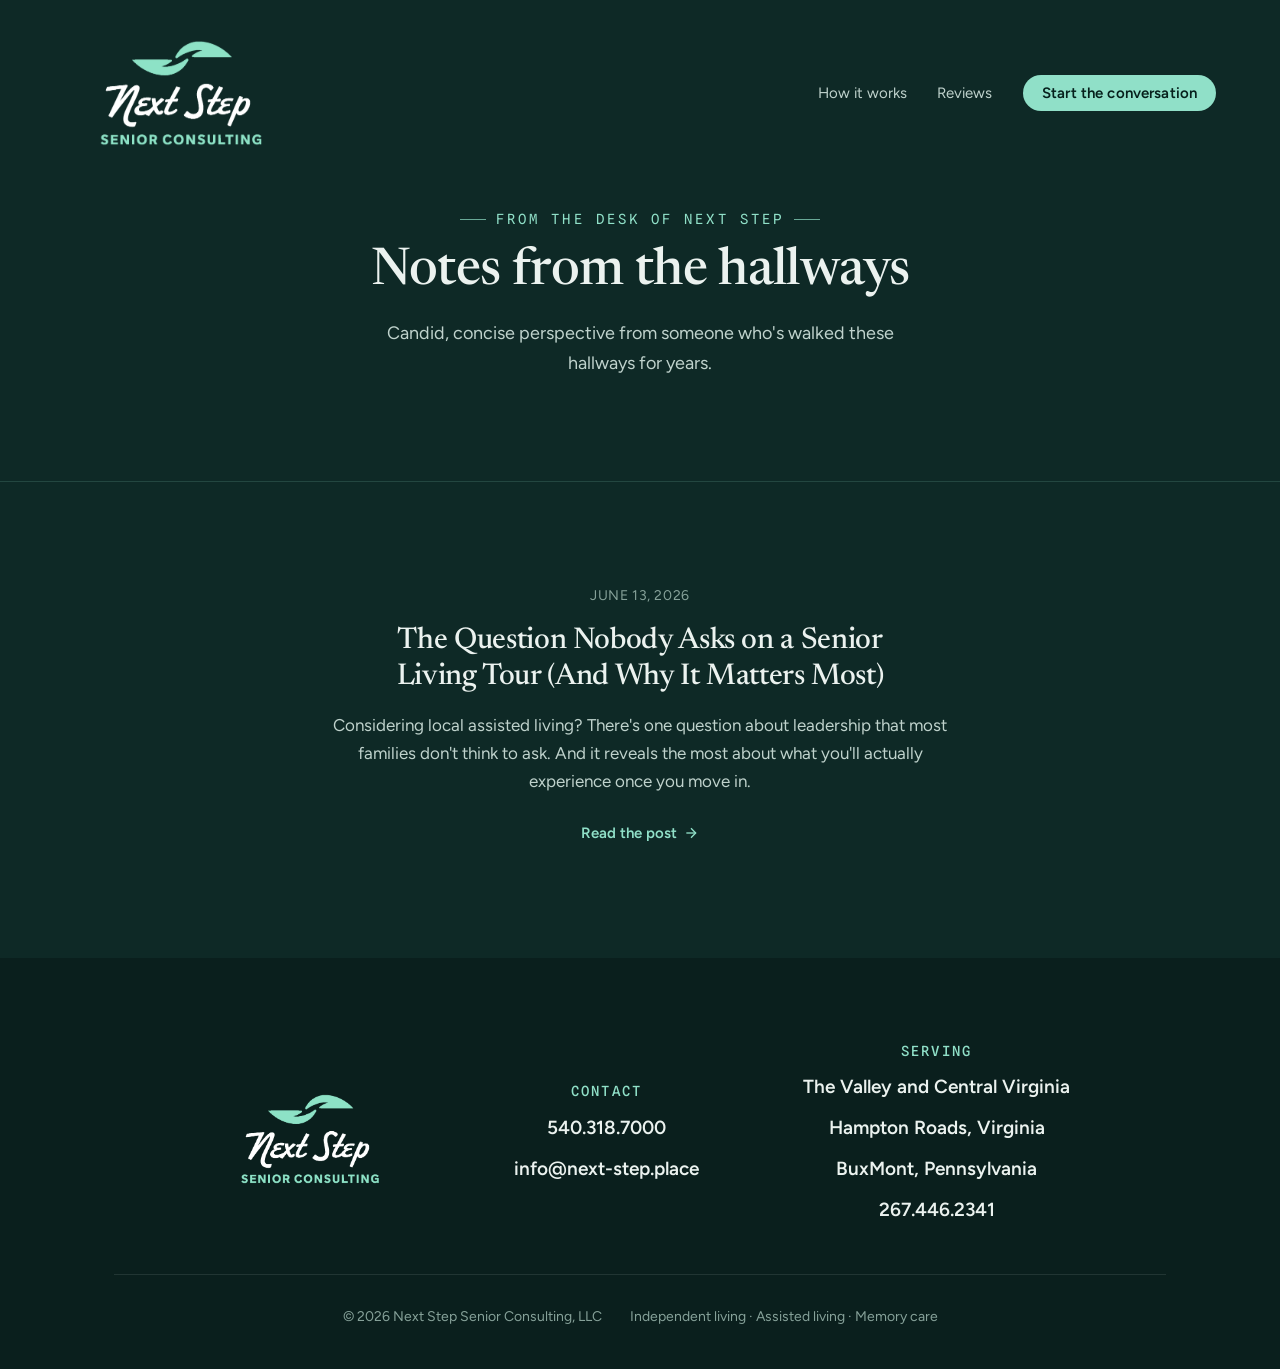
==== commit 896055a6: "Add BuxMont, PA to blog footers" ====
--- a/blog/index.html
+++ b/blog/index.html
@@ -166,6 +166,8 @@
           <h3>Serving</h3>
           <p>The Valley and Central Virginia</p>
           <p>Hampton Roads, Virginia</p>
+          <p>BuxMont, Pennsylvania</p>
+          <a href="tel:12674462341">267.446.2341</a>
         </div>
       </div>
     </div>
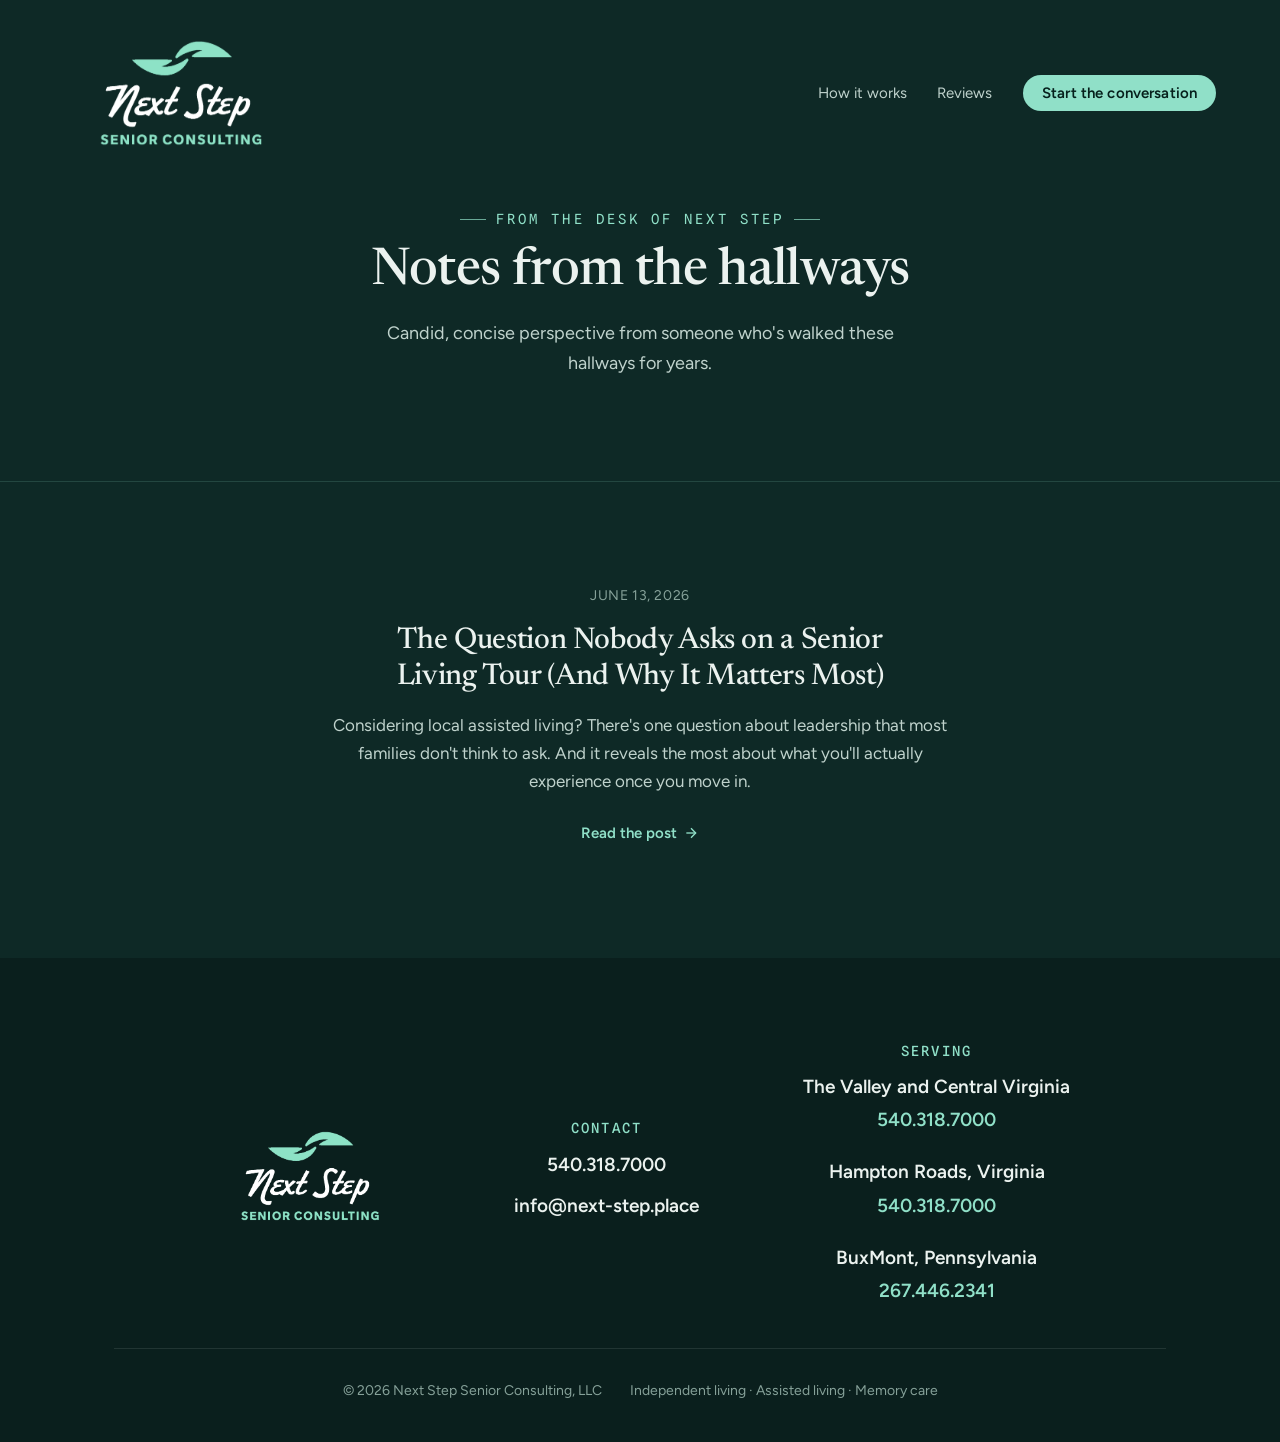
==== commit 5bc6d66b: "Add region phone numbers to blog footers" ====
--- a/blog/index.html
+++ b/blog/index.html
@@ -164,10 +164,18 @@
         </div>
         <div class="footer-col">
           <h3>Serving</h3>
-          <p>The Valley and Central Virginia</p>
-          <p>Hampton Roads, Virginia</p>
-          <p>BuxMont, Pennsylvania</p>
-          <a href="tel:12674462341">267.446.2341</a>
+          <div class="footer-pair">
+            <p>The Valley and Central Virginia</p>
+            <a class="footer-phone" href="tel:15403187000">540.318.7000</a>
+          </div>
+          <div class="footer-pair">
+            <p>Hampton Roads, Virginia</p>
+            <a class="footer-phone" href="tel:15403187000">540.318.7000</a>
+          </div>
+          <div class="footer-pair">
+            <p>BuxMont, Pennsylvania</p>
+            <a class="footer-phone" href="tel:12674462341">267.446.2341</a>
+          </div>
         </div>
       </div>
     </div>
--- a/styles.css
+++ b/styles.css
@@ -352,6 +352,8 @@
   border:1px solid var(--line);border-radius:999px;
   padding:.55em 1.15em;
 }
+.loc-chip a{color:var(--mint);white-space:nowrap}
+.loc-chip a:hover{color:var(--ink)}
 
 /* ---------- Contact ---------- */
 .contact{background:var(--bg-3);border-top:1px solid var(--line-soft)}
@@ -425,11 +427,11 @@
 .footer-home .footer-top img{height:clamp(135px,15vw,192px)}
 .footer-home .footer-cols{display:flex;flex-direction:column;gap:30px}
 .footer-home .footer-col h3{font-size:calc(21px * var(--scale));margin-bottom:.6em}
-.footer-home .footer-pair{margin-bottom:1.15em}
-.footer-home .footer-pair:last-child{margin-bottom:0}
-.footer-home .footer-pair p,.footer-home .footer-pair a{margin-bottom:.1em}
-.footer-home .footer-col a.footer-phone{color:var(--mint)}
-.footer-home .footer-col a.footer-phone:hover{color:var(--ink)}
+.footer-pair{margin-bottom:1.15em}
+.footer-pair:last-child{margin-bottom:0}
+.footer-pair p,.footer-pair a{margin-bottom:.1em}
+.footer-col a.footer-phone{color:var(--mint)}
+.footer-col a.footer-phone:hover{color:var(--ink)}
 
 /* ---------- Responsive ---------- */
 @media (max-width:900px){
